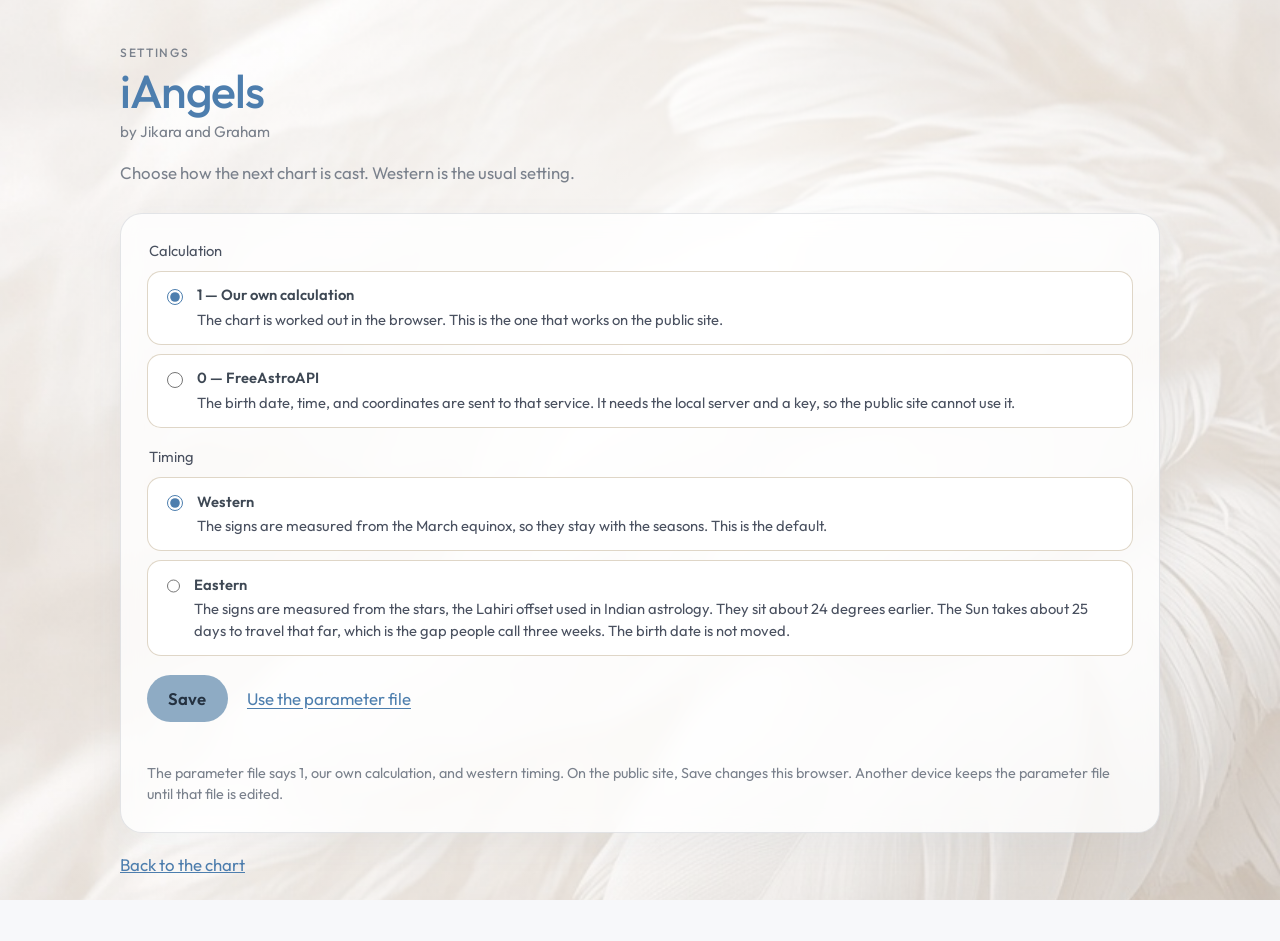
==== admin/index.html @ 9ff57627 "Add eastern or western timing and a settings page. Western stays the default and keeps the seasonal " ====
<!DOCTYPE html>
<html lang="en">
<head>
  <meta charset="utf-8">
  <meta name="viewport" content="width=device-width, initial-scale=1">
  <title>Settings · iAngels</title>
  <meta name="description" content="Choose our own calculation or FreeAstroAPI, and western or eastern timing.">
  <meta name="theme-color" content="#f7f8fa">
  <link rel="icon" href="../favicon.svg" type="image/svg+xml">
  <link rel="preconnect" href="https://fonts.googleapis.com">
  <link rel="preconnect" href="https://fonts.gstatic.com" crossorigin>
  <link href="https://fonts.googleapis.com/css2?family=Outfit:wght@400;500;600&display=swap" rel="stylesheet">
  <link rel="stylesheet" href="../styles.css">
</head>
<body>
  <div class="sky" aria-hidden="true"></div>
  <div class="page">
    <header class="mast">
      <p class="eyebrow">Settings</p>
      <h1>iAngels</h1>
      <p class="byline">by Jikara and Graham</p>
      <p class="lede">Choose how the next chart is cast. Western is the usual setting.</p>
    </header>

    <main>
      <form id="settings-form" class="panel">
        <fieldset class="choices">
          <legend>Calculation</legend>
          <label class="choice">
            <input type="radio" name="owncalculation" value="1">
            <span><strong>1 — Our own calculation</strong> The chart is worked out in the browser. This is the one that works on the public site.</span>
          </label>
          <label class="choice">
            <input type="radio" name="owncalculation" value="0">
            <span><strong>0 — FreeAstroAPI</strong> The birth date, time, and coordinates are sent to that service. It needs the local server and a key, so the public site cannot use it.</span>
          </label>
        </fieldset>

        <fieldset class="choices">
          <legend>Timing</legend>
          <label class="choice">
            <input type="radio" name="timing" value="western">
            <span><strong>Western</strong> The signs are measured from the March equinox, so they stay with the seasons. This is the default.</span>
          </label>
          <label class="choice">
            <input type="radio" name="timing" value="eastern">
            <span><strong>Eastern</strong> The signs are measured from the stars, the Lahiri offset used in Indian astrology. They sit about 24 degrees earlier. The Sun takes about 25 days to travel that far, which is the gap people call three weeks. The birth date is not moved.</span>
          </label>
        </fieldset>

        <div class="actions">
          <button class="primary" type="submit">Save</button>
          <button class="text-button" type="button" id="use-file">Use the parameter file</button>
        </div>
        <p id="status" class="status" role="status"></p>
        <p class="hint" id="file-note"></p>
      </form>
      <p class="back-link"><a href="../">Back to the chart</a></p>
    </main>
  </div>
  <script src="../params.js"></script>
  <script src="../settings.js"></script>
  <script src="admin.js"></script>
</body>
</html>
---- styles.css ----
/* Folded-wings theme. Calm blue, sans-serif, a faint feather photograph. */
:root {
  --sky: #f7f8fa;
  --cloud: rgba(255, 255, 255, 0.8);
  --ink: #4a5160;
  --ink-soft: #7a818c;
  --halo: #4d7eae;
  --halo-bright: #d5e4f0;
  --halo-deep: #8eabc4;
  --line: rgba(120, 130, 145, 0.2);
  --danger: #9a4540;
  --paper: #fffaf3;
  --blush: #f6e6de;
  --veil: rgba(255, 255, 255, 0.9);
  color-scheme: light;
}

* { box-sizing: border-box; }

[hidden] { display: none !important; }

html { scroll-behavior: smooth; }

body {
  margin: 0;
  min-height: 100vh;
  background: var(--sky);
  color: var(--ink);
  font-family: Outfit, "Avenir Next", "Segoe UI", sans-serif;
  font-size: 1.05rem;
  line-height: 1.5;
}

.sky {
  position: fixed;
  inset: 0;
  pointer-events: none;
  background:
    radial-gradient(ellipse at 50% 36%, rgba(255, 255, 255, 0.86) 0%, rgba(255, 255, 255, 0.42) 50%, rgba(255, 255, 255, 0.18) 100%),
    url("wings.jpg") center 40% / cover no-repeat;
}

.page {
  position: relative;
  width: min(1040px, calc(100% - 2rem));
  margin: 0 auto;
  padding: 2.75rem 0 4rem;
}

.mast { max-width: 40rem; margin-bottom: 1.75rem; }

.eyebrow {
  margin: 0 0 0.35rem;
  color: var(--ink-soft);
  letter-spacing: 0.14em;
  text-transform: uppercase;
  font-size: 0.75rem;
  font-weight: 500;
}

h1 {
  margin: 0;
  color: var(--halo);
  font-weight: 500;
  font-size: clamp(2.2rem, 6vw, 2.9rem);
  letter-spacing: -0.03em;
  line-height: 1;
}

.byline {
  margin: 0.45rem 0 0;
  color: var(--ink-soft);
  font-size: 0.95rem;
  font-weight: 400;
}

h2, h3, .sign-card h3 {
  font-weight: 500;
  letter-spacing: -0.02em;
  color: #3e4854;
}

.lede, .hint, figcaption, footer, .status {
  color: var(--ink-soft);
}

.lede { margin: 1rem 0 0; max-width: 38rem; }

.panel {
  background: var(--cloud);
  border: 1px solid var(--line);
  border-radius: 22px;
  padding: clamp(1.1rem, 2vw, 1.6rem);
  box-shadow: 0 12px 36px rgba(80, 100, 120, 0.06);
  backdrop-filter: blur(10px);
}

.field { margin: 0 0 1rem; position: relative; }

label,
.label {
  display: block;
  margin-bottom: 0.35rem;
  font-size: 0.92rem;
  color: var(--ink);
}

input[type="text"],
input[type="search"],
input[type="time"],
select {
  width: 100%;
  background: var(--veil);
  color: var(--ink);
  border: 1px solid rgba(141, 107, 56, 0.28);
  border-radius: 12px;
  padding: 0.72rem 0.75rem;
  font: inherit;
}

select {
  padding-right: 1.8rem;
  background-image:
    linear-gradient(45deg, transparent 50%, var(--halo) 50%),
    linear-gradient(135deg, var(--halo) 50%, transparent 50%);
  background-position: calc(100% - 1.05rem) 55%, calc(100% - 0.72rem) 55%;
  background-size: 0.32rem 0.32rem, 0.32rem 0.32rem;
  background-repeat: no-repeat;
}

.date-parts {
  display: grid;
  grid-template-columns: minmax(0, 1.5fr) minmax(4.2rem, 0.7fr) minmax(5rem, 0.85fr);
  gap: 0.45rem;
}

.date-parts label {
  margin: 0;
  min-width: 0;
}

.date-parts label span {
  display: block;
  margin-bottom: 0.28rem;
  color: var(--ink-soft);
  font-size: 0.75rem;
  font-weight: 500;
  letter-spacing: 0.08em;
  text-transform: uppercase;
}

input:focus-visible,
select:focus-visible,
button:focus-visible,
a:focus-visible {
  outline: 2px solid var(--halo);
  outline-offset: 2px;
}

.when {
  display: grid;
  grid-template-columns: 1fr 1fr;
  gap: 0.9rem;
}

.check {
  display: flex;
  gap: 0.55rem;
  align-items: center;
  margin-top: 0.55rem;
  font-size: 0.95rem;
}

.check input {
  width: 1rem;
  height: 1rem;
  accent-color: var(--halo);
}

.hint { margin: 0.45rem 0 0; font-size: 0.9rem; }

.combo { position: relative; }

.place-list {
  position: absolute;
  z-index: 5;
  left: 0;
  right: 0;
  top: calc(100% + 0.25rem);
  margin: 0;
  padding: 0.3rem;
  list-style: none;
  background: #fffdf9;
  border: 1px solid rgba(141, 107, 56, 0.28);
  border-radius: 14px;
  box-shadow: 0 16px 36px rgba(80, 100, 120, 0.1);
  max-height: 16rem;
  overflow: auto;
}

.place-list button {
  width: 100%;
  text-align: left;
  background: transparent;
  color: var(--ink);
  border: 0;
  border-radius: 10px;
  padding: 0.55rem 0.65rem;
  font: inherit;
  cursor: pointer;
}

.place-list button small {
  display: block;
  color: var(--ink-soft);
  font-size: 0.82rem;
}

.place-list button[aria-selected="true"],
.place-list button:hover {
  background: rgba(77, 126, 174, 0.14);
}

.place-note {
  margin: 0;
  padding: 0.55rem 0.65rem;
  color: var(--ink-soft);
}

.choices {
  display: grid;
  gap: 0.55rem;
  margin: 0 0 1.15rem;
  padding: 0;
  border: 0;
}

.choices legend {
  margin-bottom: 0.55rem;
  font-size: 0.92rem;
  color: var(--ink);
}

.choice {
  display: flex;
  gap: 0.7rem;
  align-items: flex-start;
  margin: 0;
  padding: 0.8rem 0.9rem;
  background: var(--veil);
  border: 1px solid rgba(141, 107, 56, 0.28);
  border-radius: 14px;
}

.choice input {
  width: 1rem;
  height: 1rem;
  margin-top: 0.28rem;
  accent-color: var(--halo);
}

.choice span { display: block; }

.choice strong {
  display: block;
  margin-bottom: 0.15rem;
  color: #3e4854;
  font-weight: 600;
}

.actions { margin-top: 0.4rem; display: flex; flex-wrap: wrap; gap: 0.8rem 1.2rem; align-items: center; }

.back-link { margin: 1.2rem 0 0; }

.primary {
  min-height: 2.8rem;
  padding: 0.7rem 1.35rem;
  background: #8eabc4;
  color: #243140;
  border: 0;
  border-radius: 999px;
  font: inherit;
  font-weight: 600;
  cursor: pointer;
  box-shadow: none;
}

.primary:hover { background: #7c9db8; }

.primary:disabled { opacity: 0.55; cursor: wait; }

.status { min-height: 1.3rem; margin: 0.8rem 0 0; }

.status.error { color: var(--danger); }

.reading {
  display: grid;
  gap: 2.4rem;
  margin-top: 2.6rem;
  min-width: 0;
}

.reading > * { min-width: 0; }

.reading h2 {
  margin: 0.15rem 0 0.4rem;
  max-width: 100%;
  font-size: clamp(1.7rem, 4vw, 2.3rem);
  line-height: 1.12;
  text-wrap: balance;
}

.reading-meta { margin: 0; color: var(--ink-soft); }

.warning {
  margin: 0.9rem 0 0;
  padding: 0.75rem 0.95rem;
  border-left: 3px solid var(--halo-deep);
  border-radius: 0 14px 14px 0;
  background: rgba(255, 248, 230, 0.82);
  color: var(--ink);
}

.big-three {
  display: grid;
  grid-template-columns: repeat(3, 1fr);
  gap: 1rem;
}

.sign-card {
  padding: 1.05rem 1rem 1.15rem;
  border: 1px solid var(--line);
  border-radius: 18px;
  background: rgba(255, 252, 247, 0.72);
  box-shadow: 0 10px 28px rgba(80, 100, 120, 0.06);
}

.sign-card .glyph {
  display: block;
  color: var(--halo);
  font-size: 1.8rem;
  line-height: 1;
}

.glyph, .sign-glyph, .planet-glyph {
  font-family: "Noto Sans Symbols 2", "Noto Sans Symbols", "Segoe UI Symbol", "DejaVu Sans", sans-serif;
}

.sign-card h3 {
  margin: 0.35rem 0 0.15rem;
  font-size: 1.7rem;
}

.sign-card .where { margin: 0 0 0.55rem; color: var(--halo); }

.sign-card p { margin: 0; }

.section h3 {
  margin: 0 0 0.7rem;
  font-size: 1.85rem;
}

.wheel-wrap {
  width: min(100%, 680px);
  margin: 0 auto;
  filter: drop-shadow(0 16px 28px rgba(140, 116, 74, 0.16));
}

.wheel-wrap svg { width: 100%; height: auto; display: block; }

.wheel-wrap text { font-family: Outfit, sans-serif; }

.sign-glyph { fill: #3a3126; font-size: 18px; }

.planet-glyph { fill: #2a231b; font-size: 16px; }

.planet-rx { fill: #8a3f28; }

.wheel-paper { fill: var(--paper); }

.sign-fire { fill: #f6e4d8; }

.sign-earth { fill: #e7ead8; }

.sign-air { fill: #e8e6f4; }

.sign-water { fill: #e3eef6; }

.wheel-line, .tick { stroke: #3a3126; fill: none; }

.wheel-line { stroke-width: 1; }

.tick { stroke-width: 1; }

.tick-major { stroke-width: 1.4; }

.house-line { stroke: rgba(42, 35, 27, 0.45); stroke-width: 1; }

.aspect { stroke-width: 1.35; }

.aspect-trine { stroke: #2f6b52; }

.aspect-sextile { stroke: #3e5c6e; }

.aspect-square { stroke: #9a4032; }

.aspect-opposition { stroke: #6e4560; }

.angle-label {
  fill: #6a5730;
  font-size: 11px;
  letter-spacing: 0.08em;
}

.house-num { fill: #6d6256; font-size: 11px; }

.hub { fill: var(--paper); stroke: #3a3126; stroke-width: 1; }

.hub-initials {
  fill: #2a231b;
  font-family: Outfit, "Segoe UI", sans-serif;
}

.legend {
  display: flex;
  flex-wrap: wrap;
  gap: 0.45rem 1.1rem;
  margin: 0.9rem 0 0;
  padding: 0;
  list-style: none;
  color: var(--ink-soft);
  font-size: 0.92rem;
}

.swatch {
  display: inline-block;
  width: 1.15rem;
  height: 0.16rem;
  margin-right: 0.35rem;
  vertical-align: middle;
}

.swatch.trine { background: #2f6b52; }
.swatch.sextile { background: #7f9aab; }
.swatch.square { background: #c46a58; }
.swatch.opposition { background: #b184a4; }

figcaption { margin-top: 0.85rem; }

.angles {
  display: grid;
  grid-template-columns: repeat(4, 1fr);
  gap: 0.85rem;
  margin-bottom: 0.9rem;
}

.angles h4 {
  margin: 0;
  font-family: Outfit, sans-serif;
  font-weight: 500;
  font-size: 0.75rem;
  letter-spacing: 0.08em;
  text-transform: uppercase;
  color: var(--ink-soft);
}

.angles p {
  margin: 0.2rem 0 0;
  font-family: Outfit, "Segoe UI", sans-serif;
  font-size: 1.25rem;
  color: var(--ink);
}

.ruler { margin: 0; }

.balance {
  display: grid;
  grid-template-columns: 1fr 1fr;
  gap: 1.25rem 2rem;
}

.balance h4 {
  margin: 0 0 0.45rem;
  font-family: Outfit, sans-serif;
  font-weight: 500;
  font-size: 0.78rem;
  letter-spacing: 0.08em;
  text-transform: uppercase;
  color: var(--ink-soft);
}

.summary { margin: 0 0 1rem; }

.meter-row {
  display: grid;
  grid-template-columns: 6.2rem 1fr 2rem;
  gap: 0.6rem;
  align-items: center;
  margin: 0.35rem 0;
}

.track {
  height: 0.42rem;
  background: rgba(141, 107, 56, 0.12);
  border-radius: 999px;
  overflow: hidden;
}

.fill { display: block; height: 100%; }

.fill.fire { background: #c46a45; }
.fill.earth { background: #8a8f58; }
.fill.air { background: #c4bdd4; }
.fill.water { background: #6e9aa0; }
.fill.cardinal { background: var(--halo-deep); }
.fill.fixed { background: #d9d0c0; }
.fill.mutable { background: #6e9aa0; }

.houses {
  display: grid;
  grid-template-columns: 1fr 1fr;
  gap: 0.15rem 1.5rem;
  margin: 0;
}

.houses div {
  display: grid;
  grid-template-columns: 3rem 1fr;
  gap: 0.7rem;
  padding: 0.45rem 0;
  border-bottom: 1px solid var(--line);
}

.houses dt { color: var(--halo); }

.houses dd { margin: 0; }

.table-wrap { overflow-x: auto; }

table { width: 100%; border-collapse: collapse; }

th, td {
  text-align: left;
  padding: 0.55rem 0.45rem;
  border-bottom: 1px solid var(--line);
  vertical-align: baseline;
}

th {
  font-size: 0.75rem;
  letter-spacing: 0.08em;
  text-transform: uppercase;
  font-weight: 500;
  color: var(--ink-soft);
}

.aspect-tools {
  display: flex;
  justify-content: space-between;
  gap: 1rem;
  align-items: end;
  flex-wrap: wrap;
}

.aspect-tools h3 { margin: 0; }

.tabs {
  display: flex;
  flex-wrap: wrap;
  gap: 0.4rem;
  margin-bottom: 0.9rem;
}

.tabs button {
  background: rgba(255, 252, 247, 0.55);
  color: var(--ink-soft);
  border: 1px solid var(--line);
  border-radius: 999px;
  padding: 0.45rem 0.85rem;
  font: inherit;
  cursor: pointer;
}

.tabs button[aria-selected="true"] {
  color: #243140;
  background: #8eabc4;
  border-color: transparent;
}

.prose p { margin: 0 0 0.8rem; }

.prose p:last-child { margin-bottom: 0; }

.note { margin: 0 0 0.8rem; color: var(--ink-soft); }

.key-dates, .events { list-style: none; margin: 1rem 0 0; padding: 0; }

.key-dates li, .events li {
  padding: 0.75rem 0;
  border-top: 1px solid var(--line);
}

.key-dates time, .events time {
  display: block;
  color: var(--halo);
  font-size: 0.85rem;
}

.key-dates strong, .events h4 {
  display: block;
  margin: 0.15rem 0;
  font-family: Outfit, "Segoe UI", sans-serif;
  font-weight: 520;
  font-size: 1.08rem;
  color: #3e4854;
}

.events h4 { margin-bottom: 0.25rem; }

.events p, .key-dates p { margin: 0; }

.text-button {
  background: none;
  border: 0;
  padding: 0;
  color: var(--halo);
  font: inherit;
  cursor: pointer;
  text-decoration: underline;
  text-underline-offset: 0.18em;
}

footer {
  margin-top: 3rem;
  padding-top: 1rem;
  border-top: 1px solid var(--line);
  font-size: 0.92rem;
}

footer p { margin: 0.45rem 0; }

a { color: var(--halo); }
a:hover { color: #243140; }

::selection {
  background: var(--halo-bright);
  color: #243140;
}

@media (max-width: 760px) {
  .when, .big-three, .balance, .houses, .angles {
    grid-template-columns: 1fr;
  }
  .angles { grid-template-columns: 1fr 1fr; }
  .primary { width: 100%; }
}

@media (prefers-reduced-motion: reduce) {
  html { scroll-behavior: auto; }
}

@media print {
  body { background: white; color: #1c1915; }
  .sky, .no-print { display: none !important; }
  .page { width: auto; padding: 0; }
  .panel, .sign-card { box-shadow: none; background: white; }
  a { color: inherit; }
  .sign-card, th, td, .houses div, .events li { border-color: #ddd; }
  .hint, figcaption, .note, .lede, footer, .status { color: #444; }
}
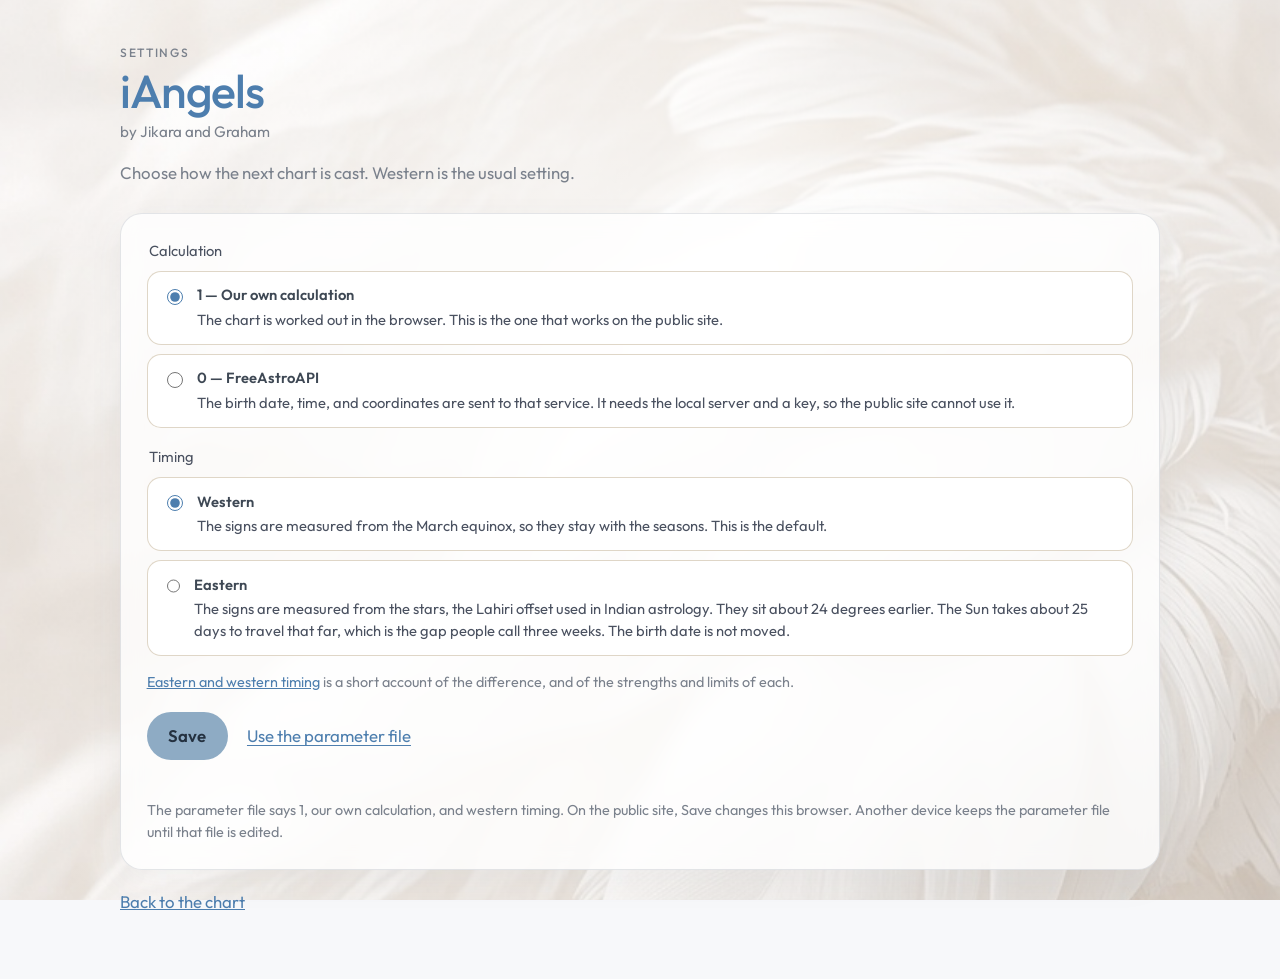
==== commit 037f8a0c: "Add a 500-word comparison of eastern and western timing. The PDF explains the two measuring points a" ====
--- a/admin/index.html
+++ b/admin/index.html
@@ -46,6 +46,7 @@
             <input type="radio" name="timing" value="eastern">
             <span><strong>Eastern</strong> The signs are measured from the stars, the Lahiri offset used in Indian astrology. They sit about 24 degrees earlier. The Sun takes about 25 days to travel that far, which is the gap people call three weeks. The birth date is not moved.</span>
           </label>
+          <p class="hint"><a href="../eastern-and-western-timing.pdf">Eastern and western timing</a> is a short account of the difference, and of the strengths and limits of each.</p>
         </fieldset>
 
         <div class="actions">
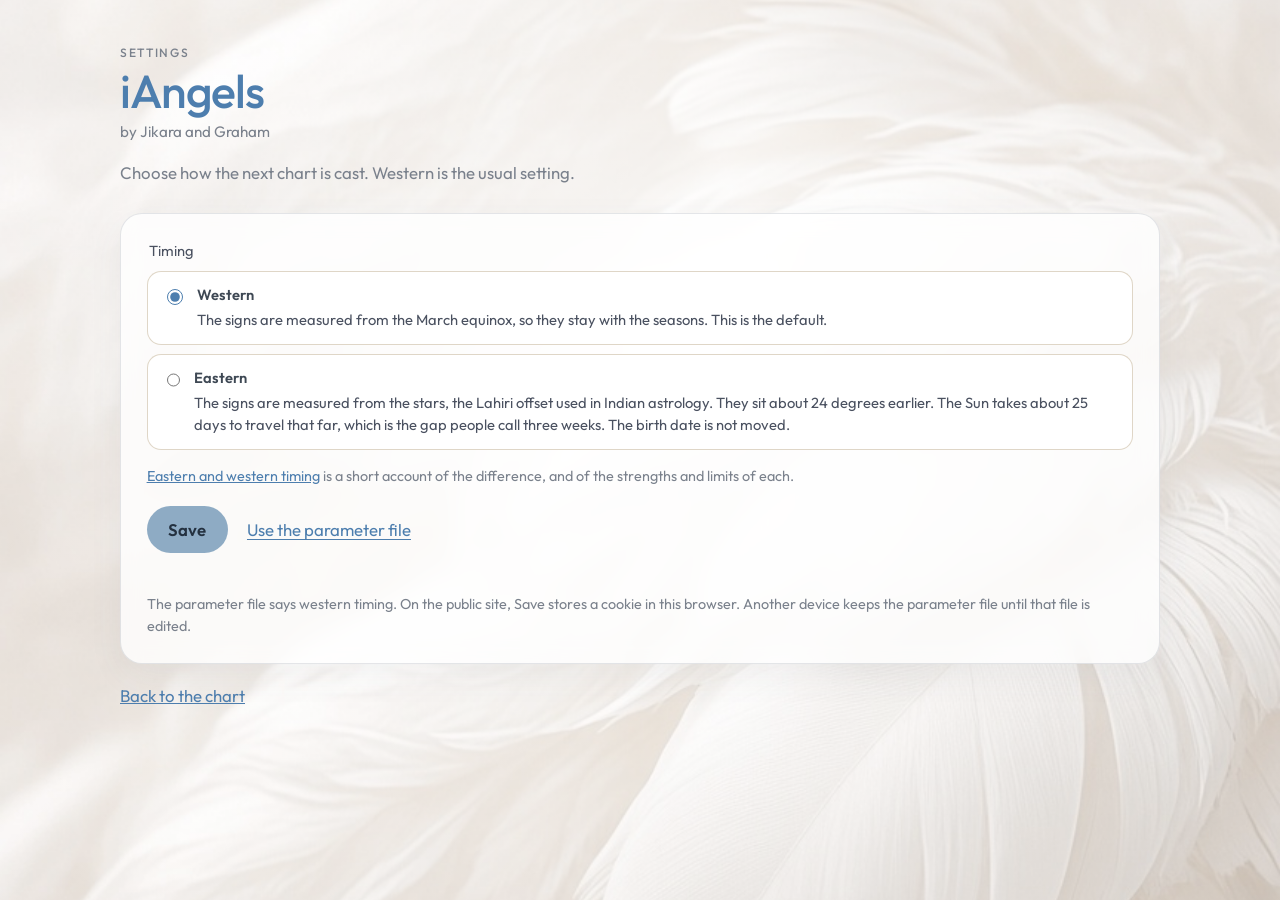
==== commit 80889d38: "Always calculate charts locally and remember timing in a cookie. The settings page no longer offers " ====
--- a/admin/index.html
+++ b/admin/index.html
@@ -4,7 +4,7 @@
   <meta charset="utf-8">
   <meta name="viewport" content="width=device-width, initial-scale=1">
   <title>Settings · iAngels</title>
-  <meta name="description" content="Choose our own calculation or FreeAstroAPI, and western or eastern timing.">
+  <meta name="description" content="Choose western or eastern timing.">
   <meta name="theme-color" content="#f7f8fa">
   <link rel="icon" href="../favicon.svg" type="image/svg+xml">
   <link rel="preconnect" href="https://fonts.googleapis.com">
@@ -24,18 +24,6 @@
 
     <main>
       <form id="settings-form" class="panel">
-        <fieldset class="choices">
-          <legend>Calculation</legend>
-          <label class="choice">
-            <input type="radio" name="owncalculation" value="1">
-            <span><strong>1 — Our own calculation</strong> The chart is worked out in the browser. This is the one that works on the public site.</span>
-          </label>
-          <label class="choice">
-            <input type="radio" name="owncalculation" value="0">
-            <span><strong>0 — FreeAstroAPI</strong> The birth date, time, and coordinates are sent to that service. It needs the local server and a key, so the public site cannot use it.</span>
-          </label>
-        </fieldset>
-
         <fieldset class="choices">
           <legend>Timing</legend>
           <label class="choice">
--- a/styles.css
+++ b/styles.css
@@ -49,6 +49,25 @@
 
 .mast { max-width: 40rem; margin-bottom: 1.75rem; }
 
+.settings-link {
+  position: absolute;
+  top: 1.15rem;
+  right: 0;
+  display: grid;
+  place-items: center;
+  width: 2.55rem;
+  height: 2.55rem;
+  border-radius: 999px;
+  color: var(--halo);
+  background: rgba(255, 255, 255, 0.82);
+  border: 1px solid var(--line);
+  text-decoration: none;
+}
+
+.settings-link svg { width: 1.3rem; height: 1.3rem; }
+
+.settings-link:hover { background: #fff; color: #3d6794; }
+
 .eyebrow {
   margin: 0 0 0.35rem;
   color: var(--ink-soft);
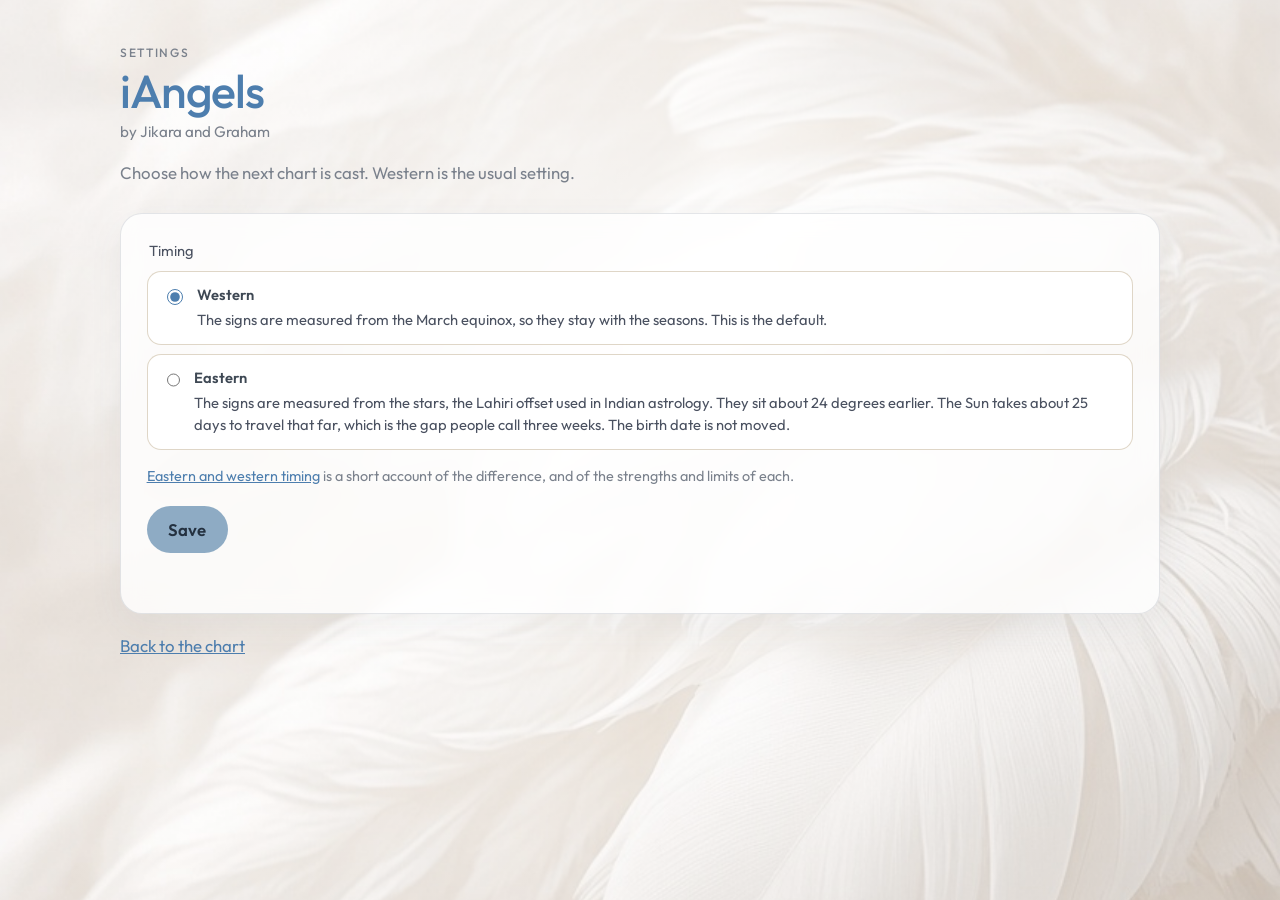
==== commit 3056bb20: "Keep each visitor's timing in their cookie. The settings page no longer explains or resets to the sh" ====
--- a/admin/index.html
+++ b/admin/index.html
@@ -39,10 +39,8 @@
 
         <div class="actions">
           <button class="primary" type="submit">Save</button>
-          <button class="text-button" type="button" id="use-file">Use the parameter file</button>
         </div>
         <p id="status" class="status" role="status"></p>
-        <p class="hint" id="file-note"></p>
       </form>
       <p class="back-link"><a href="../">Back to the chart</a></p>
     </main>
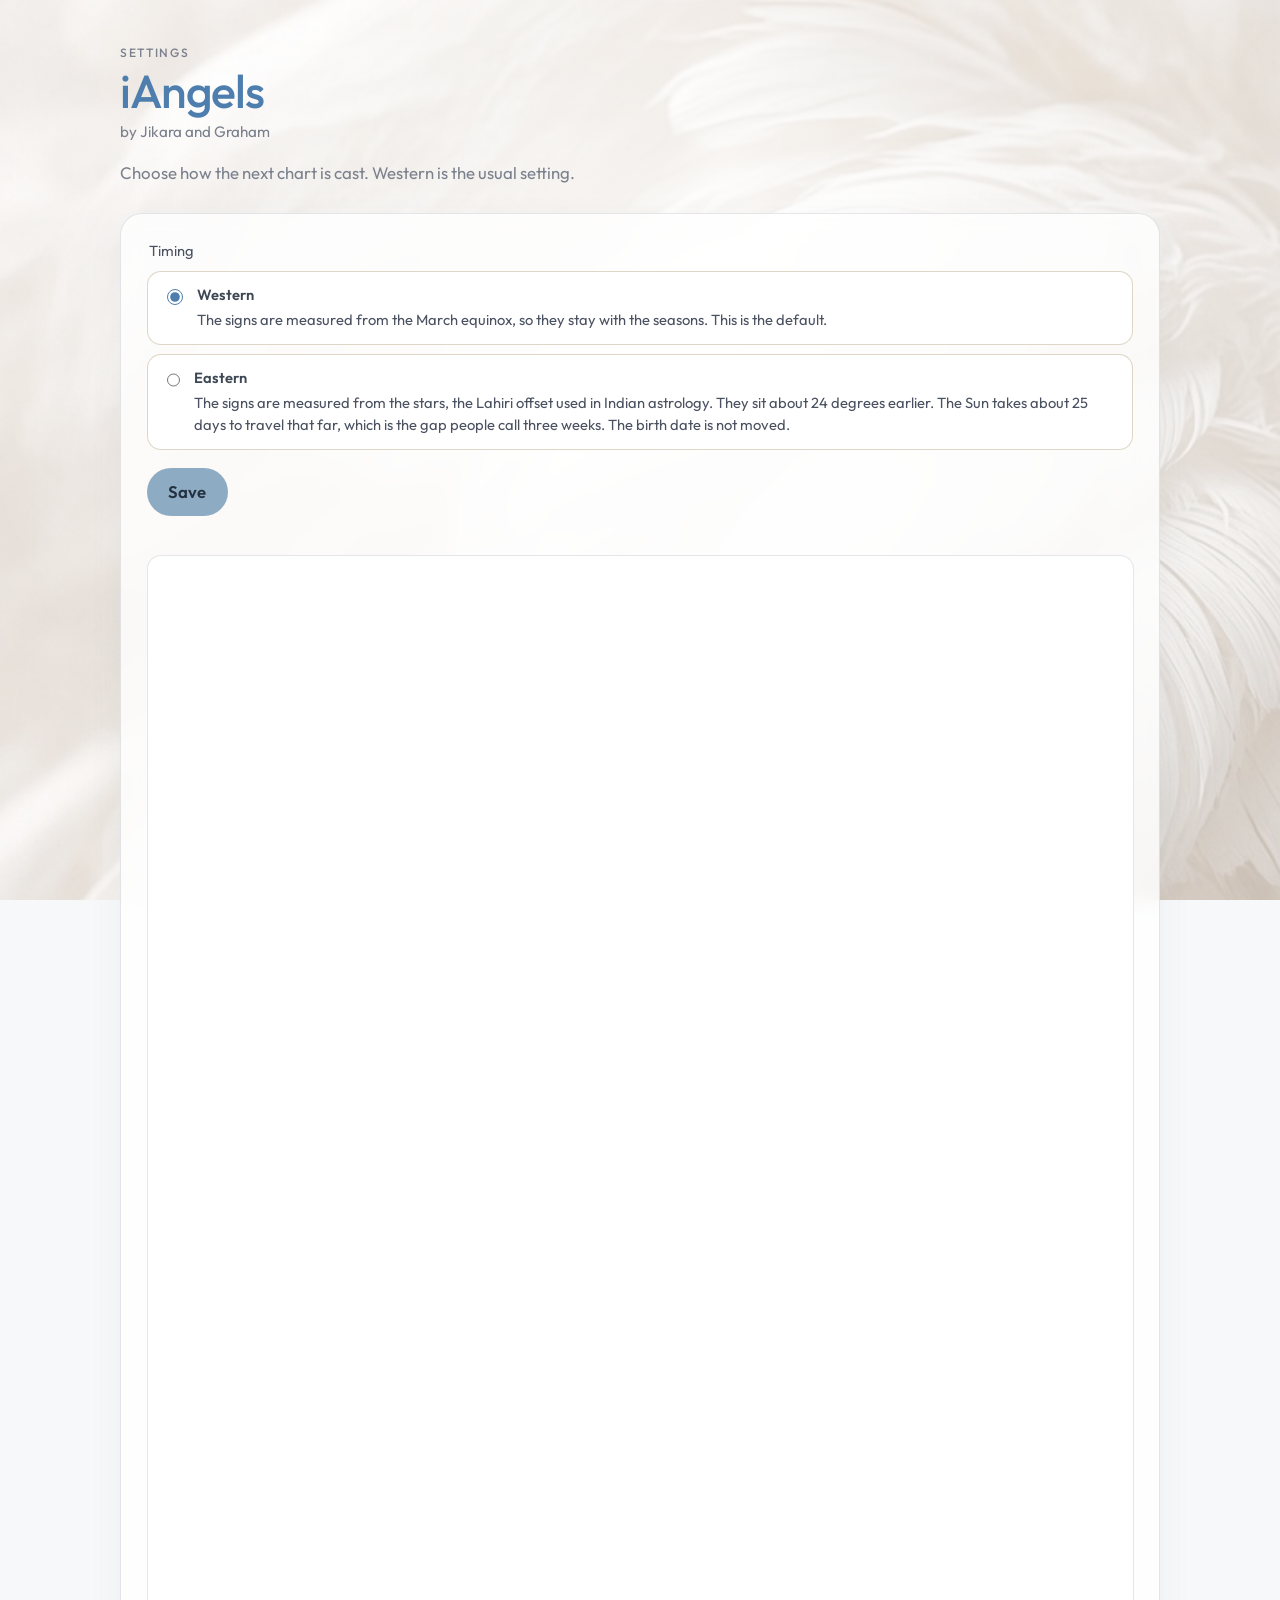
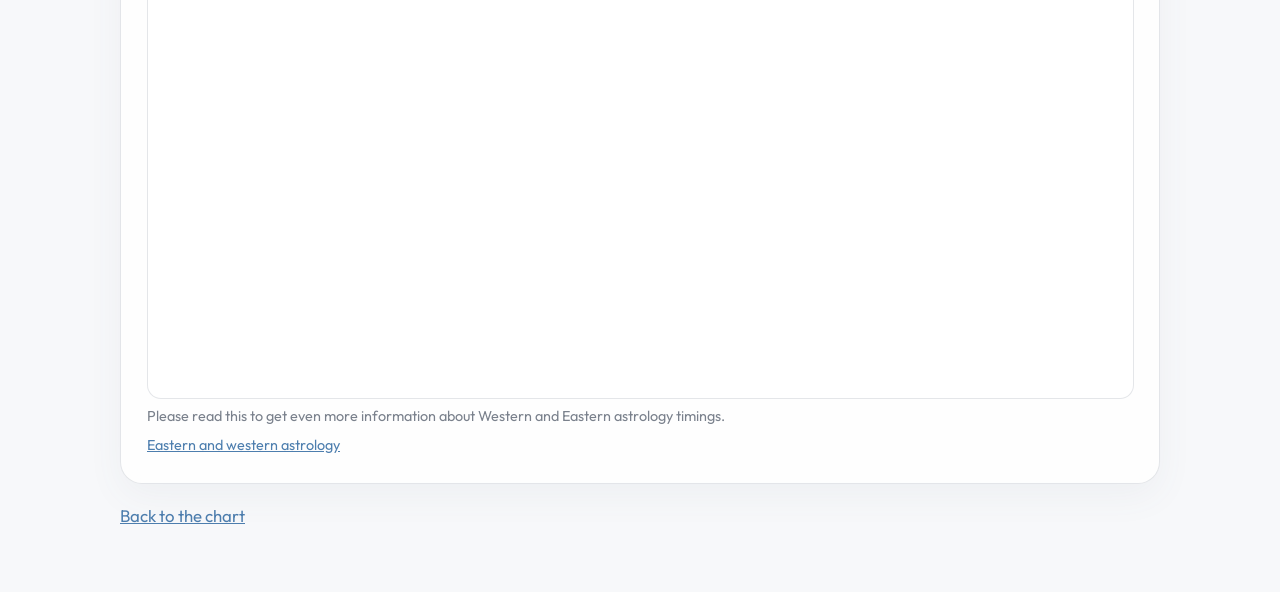
==== commit facf4cc1: "Show the short timing note on the settings page and link to a longer account. The page displays the " ====
--- a/admin/index.html
+++ b/admin/index.html
@@ -34,13 +34,17 @@
             <input type="radio" name="timing" value="eastern">
             <span><strong>Eastern</strong> The signs are measured from the stars, the Lahiri offset used in Indian astrology. They sit about 24 degrees earlier. The Sun takes about 25 days to travel that far, which is the gap people call three weeks. The birth date is not moved.</span>
           </label>
-          <p class="hint"><a href="../eastern-and-western-timing.pdf">Eastern and western timing</a> is a short account of the difference, and of the strengths and limits of each.</p>
         </fieldset>
 
         <div class="actions">
           <button class="primary" type="submit">Save</button>
         </div>
         <p id="status" class="status" role="status"></p>
+        <div class="timing-read">
+          <iframe class="timing-sheet" title="Eastern and western timing" src="../eastern-and-western-timing.pdf#toolbar=0&navpanes=0&view=FitH"></iframe>
+          <p class="hint">Please read this to get even more information about Western and Eastern astrology timings.</p>
+          <p class="hint"><a href="../eastern-and-western-astrology.pdf">Eastern and western astrology</a></p>
+        </div>
       </form>
       <p class="back-link"><a href="../">Back to the chart</a></p>
     </main>
--- a/styles.css
+++ b/styles.css
@@ -310,6 +310,18 @@
 
 .status { min-height: 1.3rem; margin: 0.8rem 0 0; }
 
+.timing-read { container-type: inline-size; }
+
+.timing-sheet {
+  display: block;
+  width: 100%;
+  height: calc(100cqw * 297 / 210 + 3rem);
+  margin: 0.4rem 0 0.2rem;
+  border: 1px solid var(--line);
+  border-radius: 14px;
+  background: #fff;
+}
+
 .status.error { color: var(--danger); }
 
 .reading {
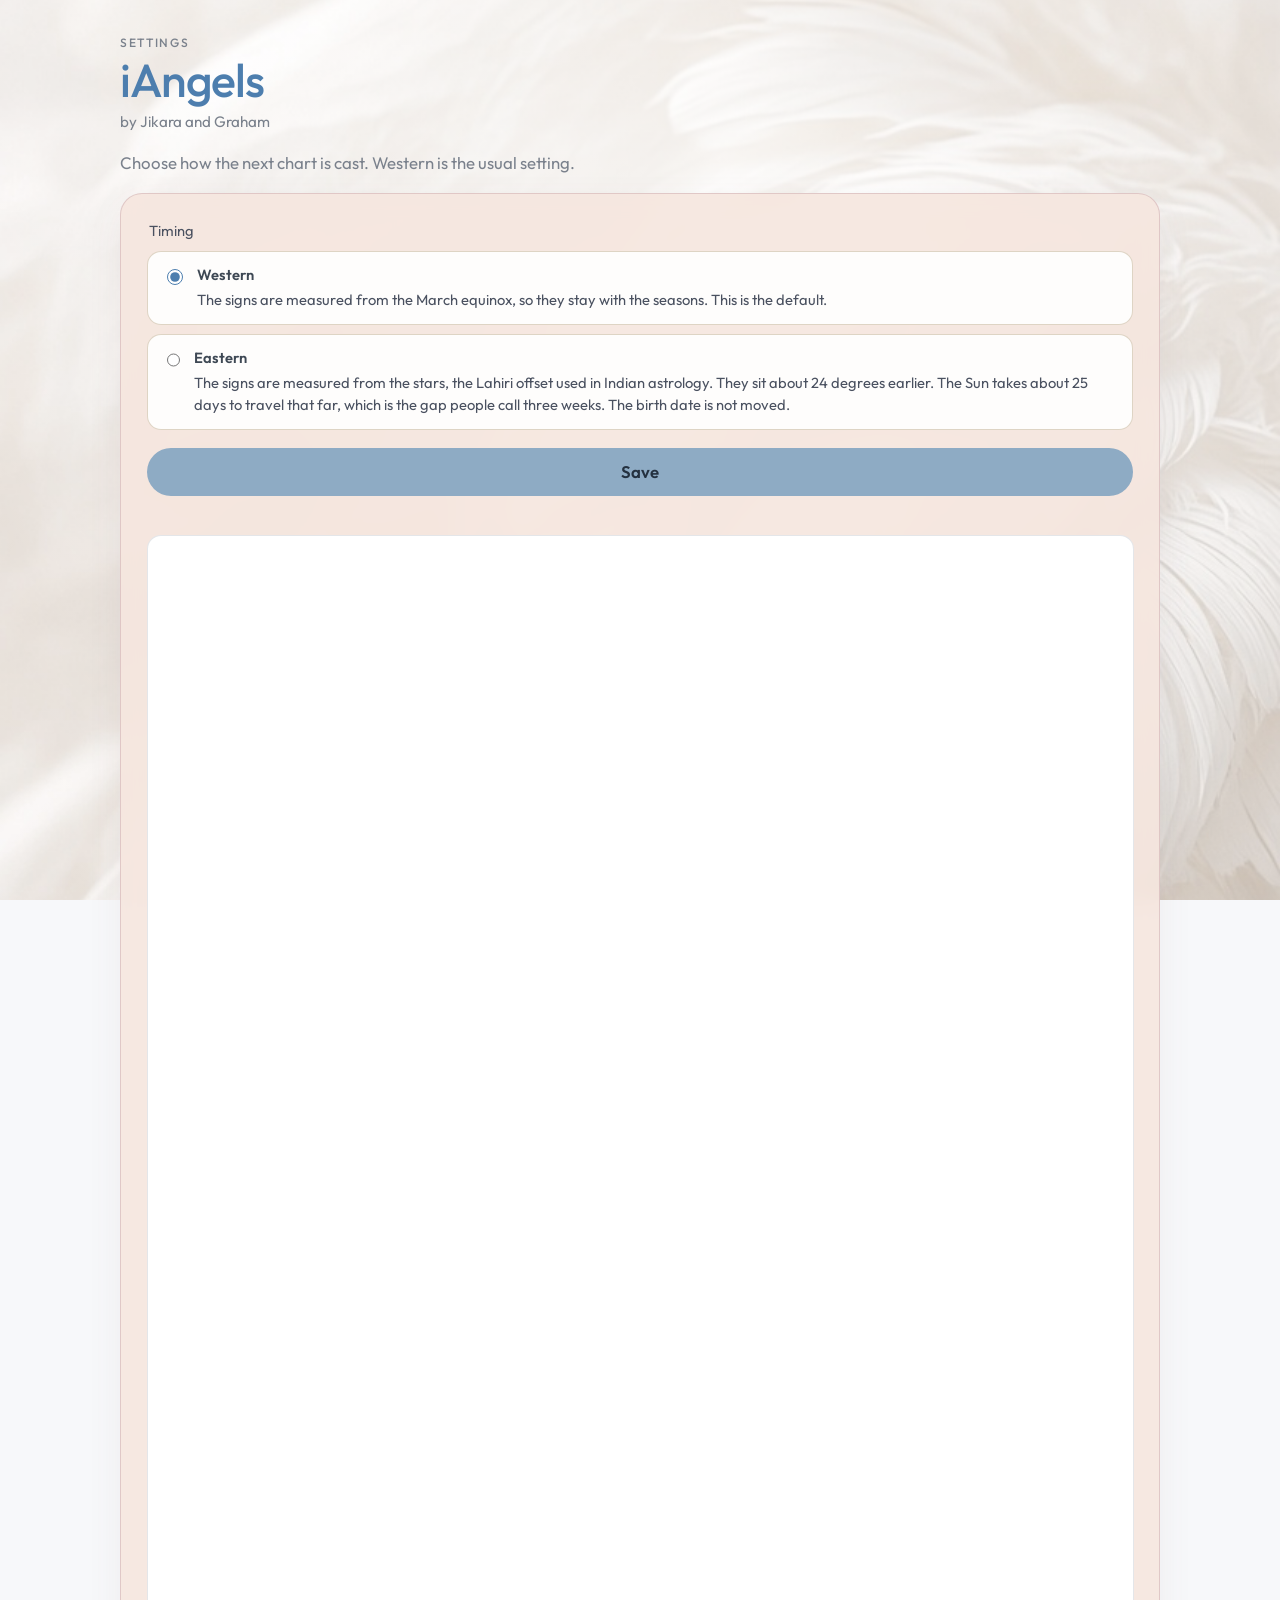
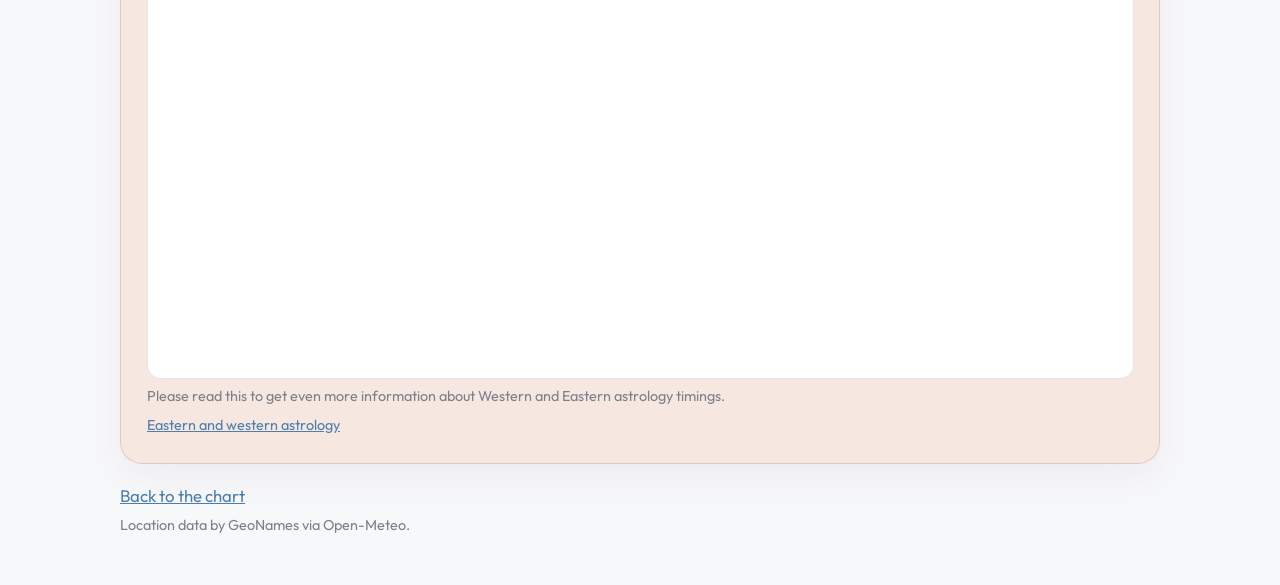
==== commit 773cbd65: "Move the place-data credit to the settings page. The front page no longer names the location service" ====
--- a/admin/index.html
+++ b/admin/index.html
@@ -47,6 +47,7 @@
         </div>
       </form>
       <p class="back-link"><a href="../">Back to the chart</a></p>
+      <p class="hint">Location data by GeoNames via Open-Meteo.</p>
     </main>
   </div>
   <script src="../params.js"></script>
--- a/styles.css
+++ b/styles.css
@@ -44,10 +44,10 @@
   position: relative;
   width: min(1040px, calc(100% - 2rem));
   margin: 0 auto;
-  padding: 2.75rem 0 4rem;
-}
-
-.mast { max-width: 40rem; margin-bottom: 1.75rem; }
+  padding: 2.1rem 0 3rem;
+}
+
+.mast { margin-bottom: 1.15rem; }
 
 .settings-link {
   position: absolute;
@@ -105,16 +105,33 @@
 
 .lede { margin: 1rem 0 0; max-width: 38rem; }
 
+.ways {
+  display: grid;
+  grid-template-columns: 1fr 1fr;
+  gap: 0.35rem 1.5rem;
+  margin-top: 0.9rem;
+}
+
+.ways p {
+  margin: 0;
+  color: var(--ink-soft);
+}
+
+.ways strong {
+  color: #3e4854;
+  font-weight: 600;
+}
+
 .panel {
-  background: var(--cloud);
-  border: 1px solid var(--line);
+  background: rgba(246, 230, 222, 0.9);
+  border: 1px solid rgba(176, 132, 142, 0.32);
   border-radius: 22px;
   padding: clamp(1.1rem, 2vw, 1.6rem);
-  box-shadow: 0 12px 36px rgba(80, 100, 120, 0.06);
+  box-shadow: 0 12px 36px rgba(120, 90, 96, 0.07);
   backdrop-filter: blur(10px);
 }
 
-.field { margin: 0 0 1rem; position: relative; }
+.field { margin: 0 0 0.8rem; position: relative; }
 
 label,
 .label {
@@ -129,7 +146,7 @@
 input[type="time"],
 select {
   width: 100%;
-  background: var(--veil);
+  background: rgba(255, 252, 250, 0.96);
   color: var(--ink);
   border: 1px solid rgba(141, 107, 56, 0.28);
   border-radius: 12px;
@@ -287,7 +304,10 @@
   font-weight: 600;
 }
 
-.actions { margin-top: 0.4rem; display: flex; flex-wrap: wrap; gap: 0.8rem 1.2rem; align-items: center; }
+.actions { margin-top: 0.2rem; display: flex; flex-wrap: wrap; gap: 0.7rem; align-items: stretch; }
+
+.actions .primary,
+.actions .secondary { flex: 1 1 12rem; }
 
 .back-link { margin: 1.2rem 0 0; }
 
@@ -308,6 +328,28 @@
 
 .primary:disabled { opacity: 0.55; cursor: wait; }
 
+.secondary {
+  min-height: 2.8rem;
+  padding: 0.7rem 1.35rem;
+  background: #f0c4cc;
+  color: #3d2c34;
+  border: 0;
+  border-radius: 999px;
+  font: inherit;
+  font-weight: 600;
+  cursor: pointer;
+}
+
+.secondary:hover { background: #e4b3bd; }
+
+.angel-card h3 { margin-top: 0.2rem; }
+
+.angel-card .number { margin: 0 0 0.35rem; color: var(--halo); }
+
+.angel-card .oil { margin-top: 0.45rem; }
+
+.angel-pair + .angel-pair { margin-top: 1rem; padding-top: 1rem; border-top: 1px solid var(--line); }
+
 .status { min-height: 1.3rem; margin: 0.8rem 0 0; }
 
 .timing-read { container-type: inline-size; }
@@ -662,7 +704,7 @@
 }
 
 footer {
-  margin-top: 3rem;
+  margin-top: 1.8rem;
   padding-top: 1rem;
   border-top: 1px solid var(--line);
   font-size: 0.92rem;
@@ -679,11 +721,11 @@
 }
 
 @media (max-width: 760px) {
-  .when, .big-three, .balance, .houses, .angles {
+  .when, .big-three, .balance, .houses, .angles, .ways {
     grid-template-columns: 1fr;
   }
   .angles { grid-template-columns: 1fr 1fr; }
-  .primary { width: 100%; }
+  .primary, .secondary { width: 100%; }
 }
 
 @media (prefers-reduced-motion: reduce) {
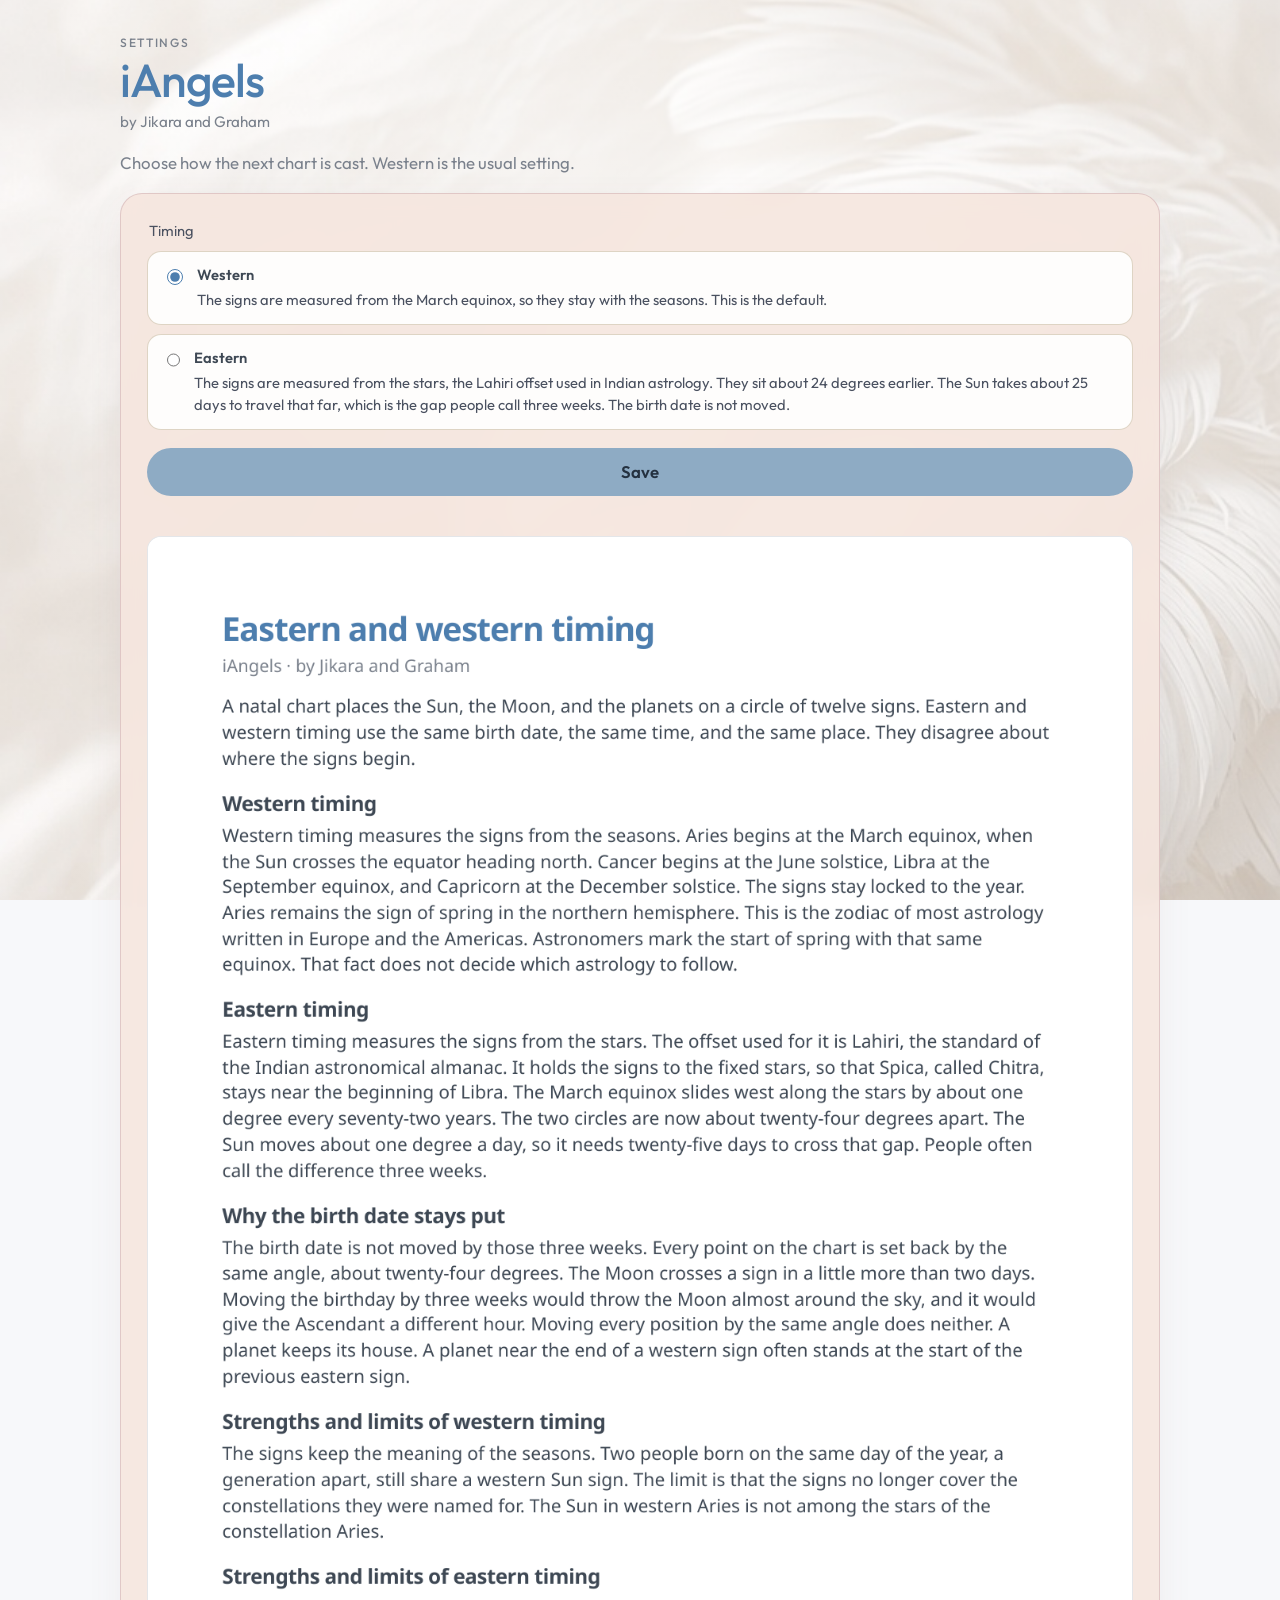
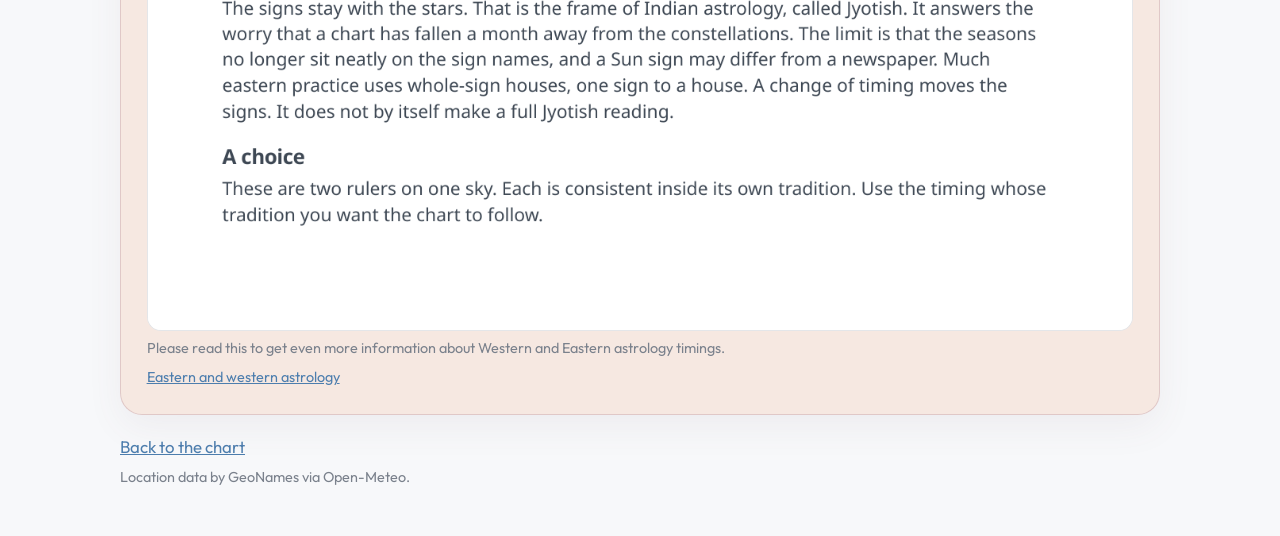
==== commit 853f65f4: "Show the timing page at the full width of the settings panel. The browser PDF viewer was leaving the" ====
--- a/admin/index.html
+++ b/admin/index.html
@@ -41,7 +41,7 @@
         </div>
         <p id="status" class="status" role="status"></p>
         <div class="timing-read">
-          <iframe class="timing-sheet" title="Eastern and western timing" src="../eastern-and-western-timing.pdf#toolbar=0&navpanes=0&view=FitH"></iframe>
+          <img class="timing-sheet" src="../eastern-and-western-timing.png" alt="Eastern and western timing. A one-page note by Jikara and Graham.">
           <p class="hint">Please read this to get even more information about Western and Eastern astrology timings.</p>
           <p class="hint"><a href="../eastern-and-western-astrology.pdf">Eastern and western astrology</a></p>
         </div>
--- a/styles.css
+++ b/styles.css
@@ -352,12 +352,10 @@
 
 .status { min-height: 1.3rem; margin: 0.8rem 0 0; }
 
-.timing-read { container-type: inline-size; }
-
 .timing-sheet {
   display: block;
   width: 100%;
-  height: calc(100cqw * 297 / 210 + 3rem);
+  height: auto;
   margin: 0.4rem 0 0.2rem;
   border: 1px solid var(--line);
   border-radius: 14px;
